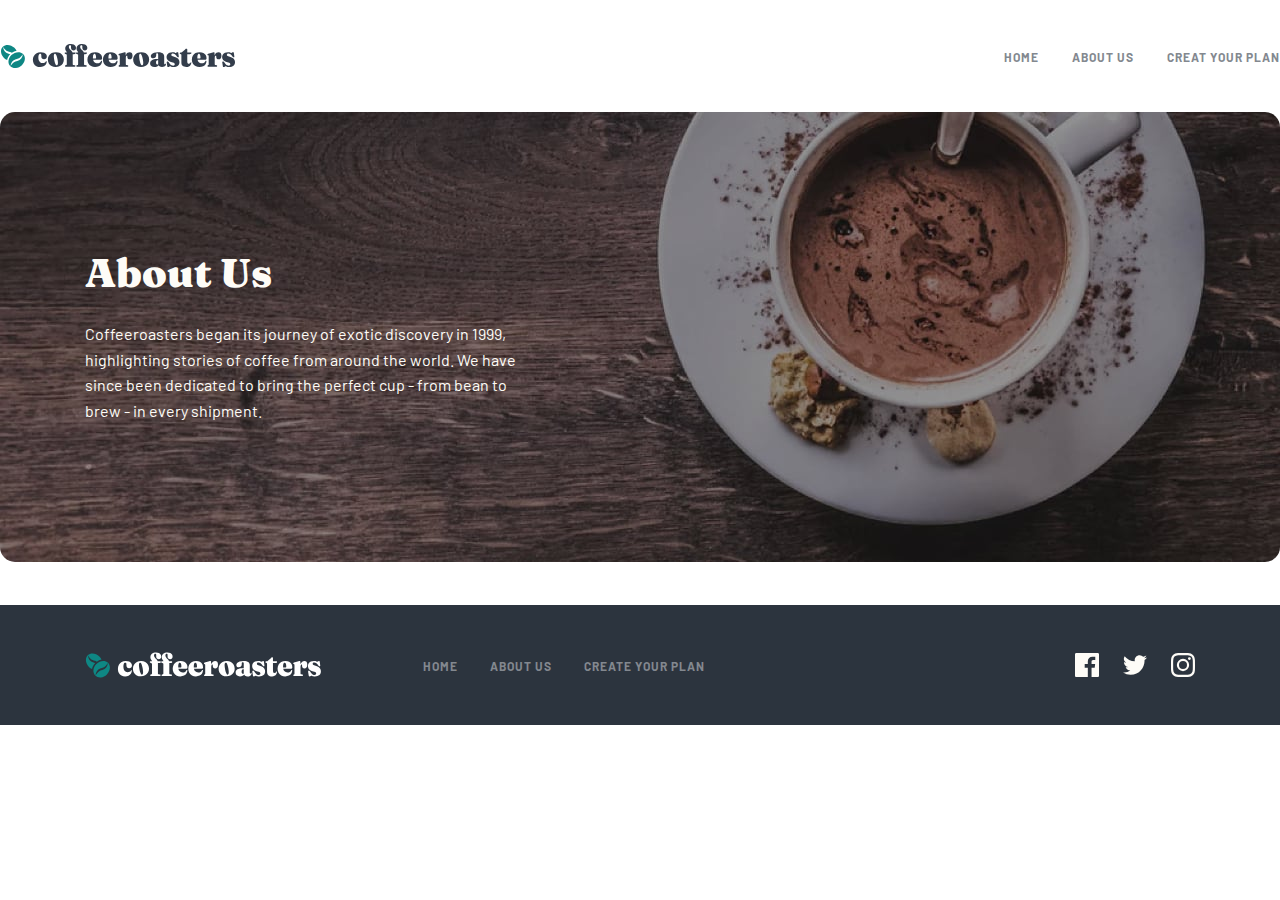
==== pages/about.html @ 97ef67ef "Cofferoasters-Projects" ====
<!DOCTYPE html>
<html lang="en">

<head>
    <meta charset="UTF-8" />
    <meta name="viewport" content="width=device-width, initial-scale=1.0" />
    <title>Cofferoasters | About</title>
    <link rel="stylesheet" href="../css/style.css" />
</head>

<body>
    <header class="header">
        <div class="header__container container">
            <a class="site-logo" href="../index.html"><img class="site-logo__image" src="../images/shared/desktop/logo.svg" alt="Cofferoasters" width="236" height="26" /></a>
            <nav class="sitenav">
                <ul class="sitenav__list">
                    <li class="sitenav__item">
                        <a class="sitenav__link" href="../index.html">home</a>
                    </li>
                    <li class="sitenav__item">
                        <a class="sitenav__link" href="../pages/about.html">about us</a>
                    </li>
                    <li class="sitenav__item">
                        <a class="sitenav__link" href="../pages/plan.html">creat your plan</a
              >
            </li>
          </ul>
        </nav>
        <button class="navbar-toggle">
          <img
            class="navbar-toggle__image"
            src="../images/shared/mobile/icon-hamburger.svg"
            alt="Cofferoasters"
            width="16"
            height="16"
          />
        </button>
      </div>
      <div class="about-container container">
        <div class="about-article">
          <h1>About Us</h1>
          <p>
            Coffeeroasters began its journey of exotic discovery in 1999,
            highlighting stories of coffee from around the world. We have since
            been dedicated to bring the perfect cup - from bean to brew - in
            every shipment.
          </p>
        </div>
      </div>
    </header>
    <footer class="footer">
      <div class="footer-container container">
        <div class="footer-menu">
          <a class="footer-logo" href="../index.html"
            ><img
              src="../images/shared/desktop/Group 5.svg"
              alt="Cofferoasters"
              width="236"
              height="26"
          /></a>
                        <nav class="footernav">
                            <ul class="footernav_list">
                                <li class="footernav__item">
                                    <a class="footernav__link" href="../index.html">HOME</a>
                                </li>
                                <li class="footernav__item">
                                    <a class="footernav__link" href="../pages/about.html">ABOUT US</a
                >
              </li>
              <li class="footernav__item">
                <a class="footernav__link" href="../pages/plan.html"
                  >Create your plan</a
                >
              </li>
            </ul>
          </nav>
        </div>
        <div class="media">
          <a href="#"
            ><img
              src="../images/shared/desktop/icon-facebook.svg"
              alt="facebook"
          /></a>
                                    <a href="#"><img src="../images/shared/desktop/icon-twitter.svg" alt="twitter" /></a>
                                    <a href="#"><img src="../images/shared/desktop/icon-instagram.svg" alt="instagram" /></a>
        </div>
        </div>
        </footer>
</body>

</html>
---- css/style.css ----
*,
*::after,
*::before {
  margin: 0;
  padding: 0;
  box-sizing: border-box;
}

a {
  display: inline-block;
  text-decoration: none;
}

ul,
ol {
  list-style: none;
}

img {
  display: flex;
  -o-object-fit: cover;
     object-fit: cover;
}

html {
  font-size: 62.5%;
  height: 100%;
}

main {
  flex-grow: 1;
}

body {
  display: flex;
  flex-direction: column;
  font-family: "Barlow", sans-serif;
  font-size: 1.6rem;
  line-height: 1.6rem;
}

.container {
  width: 100%;
  max-width: 128rem;
  margin: 0 auto;
}

@font-face {
  font-display: swap;
  font-family: "Fraunces";
  font-style: normal;
  font-weight: 900;
  src: url("../fonts/fraunces-v31-latin-900.woff2") format("woff2");
}
@font-face {
  font-display: swap;
  font-family: "Barlow";
  font-style: normal;
  font-weight: 400;
  src: url("../fonts/barlow-v12-latin-regular.woff2") format("woff2");
}
@font-face {
  font-display: swap;
  font-family: "Barlow";
  font-style: normal;
  font-weight: 700;
  src: url("../fonts/barlow-v12-latin-700.woff2") format("woff2");
}
.hero-btn {
  border-radius: 0.6rem;
  padding: 1.5rem 0;
  font-weight: 900;
  color: #fefcf7;
  font-size: 1.8rem;
  background-color: #0e8784;
  font-family: "Fraunces", cursive;
  transition: 0.3s;
}
.hero-btn:hover {
  background-color: #66d2cf;
}

.hero-btn {
  padding-left: 3.1rem;
  padding-right: 3.1rem;
}

.footer-container {
  background-color: #2c343e;
  display: flex;
  align-items: center;
  justify-content: space-between;
  padding: 4.7rem 8.5rem;
}

.footer-menu {
  display: flex;
  align-items: center;
  gap: 10.2rem;
}

.footernav_list {
  display: flex;
  align-items: center;
  gap: 3.2rem;
}

.footernav__link {
  font-family: "Barlow", sans-serif;
  font-size: 1.2rem;
  line-height: 1.25;
  font-weight: 700;
  color: #83888f;
  text-transform: uppercase;
  letter-spacing: 0.1rem;
}
.footernav__link:hover {
  color: rgb(83, 83, 83);
}

.media {
  display: flex;
  align-items: center;
  gap: 2.4rem;
}

.media a:hover {
  background-color: pink;
}

@media screen and (max-width: 768px) {
  .footer-container {
    flex-direction: column;
    align-items: center;
    gap: 6.5rem;
    padding: 5.4rem 19rem 5.4rem 21.5rem;
  }
  .footer-menu {
    flex-direction: column;
    align-items: center;
    gap: 3.4rem;
  }
}
@media screen and (max-width: 400px) {
  .footer-container {
    padding: 5.4rem 5.5rem;
  }
  .footernav_list {
    flex-direction: column;
    gap: 1.4rem;
  }
}
.header {
  padding: 4.3rem 0;
}

.header__container {
  display: flex;
  align-items: center;
  justify-content: space-between;
}

.sitenav__list {
  display: flex;
  gap: 3.3rem;
}

.sitenav__link {
  font-family: "Barlow", sans-serif;
  font-size: 1.2rem;
  font-weight: bold;
  color: #83888f;
  text-transform: uppercase;
  letter-spacing: 0.1rem;
}
.sitenav__link:hover {
  color: #333d4b;
}

.hero-container {
  margin-top: 4.3rem;
}

.navbar-toggle {
  display: none;
}

@media screen and (max-width: 768px) {
  .header {
    padding: 4rem 5.3rem;
  }
}
@media screen and (max-width: 400px) {
  .header {
    padding: 3.2rem 4rem;
  }
  .site-logo__image {
    width: 16.3rem;
    height: 1.8rem;
  }
  .sitenav {
    display: none;
  }
  .navbar-toggle {
    display: block;
    background-color: transparent;
    border: 0;
    cursor: pointer;
  }
}
.about-container {
  background-image: url(.../images/about/desktop/image-hero-whitecup.jpg);
}

.hero-container {
  margin-top: 4.3rem;
  background-image: url(../images/home/desktop/image-hero-coffeepress.jpg);
  background-position: center;
  background-repeat: no-repeat;
  background-size: cover;
  height: 60rem;
  border-radius: 1.5rem;
}

.hero-article {
  padding-top: 11.7rem;
  padding-left: 8.5rem;
}

.hero-article h1 {
  font-family: "Fraunces", cursive;
  font-size: 7.2rem;
  font-weight: 900;
  line-height: 1;
  color: #fefcf7;
  width: 49.3rem;
  margin-bottom: 3.2rem;
}

.hero-article p {
  font-family: "Barlow", sans-serif;
  font-size: 1.6rem;
  font-weight: 400;
  line-height: 1.6;
  color: #fefcf7;
  width: 44.5rem;
  margin-bottom: 3.2rem;
}

.about-container {
  background-image: url(../images/about/desktop/image-hero-whitecup.jpg);
  background-position: center;
  background-size: cover;
  background-repeat: no-repeat;
  height: 45rem;
  border-radius: 1.5rem;
  margin-top: 4.3rem;
}

.about-article {
  padding-top: 13.7rem;
  padding-left: 8.5rem;
}

.about-article h1 {
  font-family: "Fraunces", cursive;
  font-size: 4rem;
  font-weight: 900;
  line-height: 1.2;
  color: #fefcf7;
  margin-bottom: 2.4rem;
}

.about-article p {
  font-family: "Barlow", sans-serif;
  font-size: 1.6rem;
  font-weight: 400;
  line-height: 1.6;
  color: #fefcf7;
  width: 44.5rem;
}

.plan-container {
  margin-top: 4.3rem;
  background-image: url(../images/plan/desktop/image-hero-blackcup.jpg);
  background-position: center;
  background-repeat: no-repeat;
  background-size: cover;
  height: 45rem;
  border-radius: 1.5rem;
}

.plan-article {
  padding-top: 13.4rem;
  padding-left: 8.5rem;
}

.plan-article h1 {
  font-family: "Fraunces", cursive;
  font-size: 7.2rem;
  font-weight: 900;
  line-height: 1;
  color: #fefcf7;
  margin-bottom: 3.2rem;
}

.plan-article p {
  font-family: "Barlow", sans-serif;
  font-size: 1.6rem;
  font-weight: 400;
  line-height: 1.6;
  color: #fefcf7;
  width: 40rem;
}

@media screen and (max-width: 768px) {
  .hero-container {
    margin-top: 5.3rem;
    background-image: url(../images/home/tablet/image-hero-coffeepress.jpg);
    background-position: center;
    background-repeat: no-repeat;
    background-size: cover;
    height: 50rem;
    border-radius: 1.5rem;
  }
  .hero-article {
    padding-top: 10.4rem;
    padding-left: 5.8rem;
  }
  .hero-article h1 {
    font-size: 4.8rem;
    line-height: 1;
    width: 32.9rem;
    margin-bottom: 2.4rem;
  }
  .hero-article p {
    font-size: 1.5rem;
    line-height: 1.6;
    width: 39.8rem;
    margin-bottom: 4rem;
  }
  .about-container {
    background-image: url(../images/about/tablet/image-hero-whitecup.jpg);
    background-position: center;
    background-size: cover;
    background-repeat: no-repeat;
    border-radius: 1.5rem;
    margin-top: 5.3rem;
  }
  .about-article {
    padding-top: 11.8rem;
    padding-left: 5.8rem;
  }
  .about-article h1 {
    font-size: 3.2rem;
    line-height: 1.25;
    margin-bottom: 2.4rem;
  }
  .about-article p {
    font-size: 1.5rem;
    line-height: 1.6;
    width: 39.8rem;
  }
  .plan-container {
    background-image: url(../images/plan/tablet/image-hero-blackcup.jpg);
    margin-top: 5.3rem;
    height: 40rem;
  }
  .plan-article {
    padding-top: 12.7rem;
    padding-left: 5.8rem;
  }
  .plan-article h1 {
    font-size: 4.8rem;
    line-height: 1;
  }
  .plan-article p {
    font-size: 1.5rem;
    line-height: 1.66;
    width: 39.8rem;
  }
}
@media screen and (max-width: 400px) {
  .hero-container {
    margin-top: 4rem;
    background-image: url(../images/home/mobile/image-hero-coffeepress.jpg);
    background-position: center;
    background-repeat: no-repeat;
    background-size: cover;
    height: 50rem;
    border-radius: 1.5rem;
  }
  .hero-article {
    padding: 10rem 2.4rem;
    text-align: center;
  }
  .hero-article h1 {
    font-family: "Fraunces", cursive;
    font-size: 4rem;
    font-weight: 900;
    line-height: 1;
    color: #fefcf7;
    width: 27.9rem;
    margin-bottom: 2.4rem;
  }
  .hero-article p {
    font-family: "Barlow", sans-serif;
    font-size: 1.5rem;
    font-weight: 400;
    line-height: 1.6;
    color: #fefcf7;
    width: 27.9rem;
    margin-bottom: 4rem;
  }
  .about-container {
    background-image: url(../images/about/mobile/image-hero-whitecup.jpg);
    background-position: center;
    background-size: cover;
    background-repeat: no-repeat;
    border-radius: 1.5rem;
    margin-top: 4rem;
  }
  .about-article {
    padding: 11.1rem 2.4rem;
    text-align: center;
    width: 27.9rem;
  }
  .about-article h1 {
    font-size: 2.8rem;
    line-height: 1;
  }
  .about-article p {
    font-size: 1.5rem;
    line-height: 1.6;
    width: 27.9rem;
  }
  .plan-container {
    background-image: url(../images/plan/mobile/image-hero-blackcup.jpg);
    margin-top: 4rem;
    height: 40rem;
  }
  .plan-article {
    padding: 10rem 0;
    text-align: center;
  }
  .plan-article h1 {
    font-size: 4rem;
    line-height: 1;
  }
  .plan-article p {
    text-align: center;
    padding-left: 2.4rem;
    font-size: 1.5rem;
    line-height: 1.6;
    width: 27.9rem;
  }
}/*# sourceMappingURL=style.css.map */
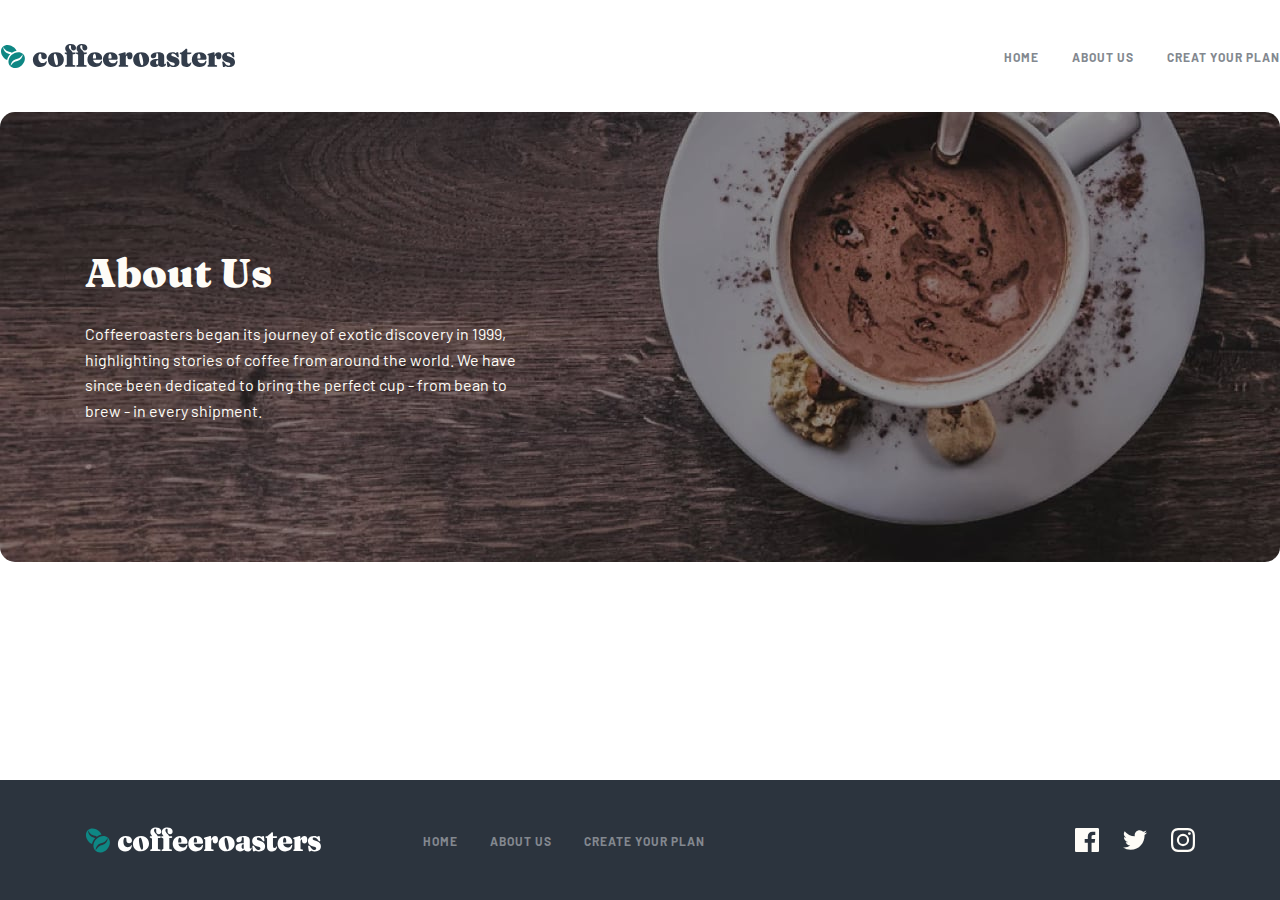
==== commit 8d7bd6e2: "cofferoasters-project" ====
--- a/pages/about.html
+++ b/pages/about.html
@@ -1,27 +1,34 @@
 <!DOCTYPE html>
 <html lang="en">
-
-<head>
+  <head>
     <meta charset="UTF-8" />
     <meta name="viewport" content="width=device-width, initial-scale=1.0" />
     <title>Cofferoasters | About</title>
     <link rel="stylesheet" href="../css/style.css" />
-</head>
+  </head>
 
-<body>
+  <body>
     <header class="header">
-        <div class="header__container container">
-            <a class="site-logo" href="../index.html"><img class="site-logo__image" src="../images/shared/desktop/logo.svg" alt="Cofferoasters" width="236" height="26" /></a>
-            <nav class="sitenav">
-                <ul class="sitenav__list">
-                    <li class="sitenav__item">
-                        <a class="sitenav__link" href="../index.html">home</a>
-                    </li>
-                    <li class="sitenav__item">
-                        <a class="sitenav__link" href="../pages/about.html">about us</a>
-                    </li>
-                    <li class="sitenav__item">
-                        <a class="sitenav__link" href="../pages/plan.html">creat your plan</a
+      <div class="header__container container">
+        <a class="site-logo" href="../index.html"
+          ><img
+            class="site-logo__image"
+            src="../images/shared/desktop/logo.svg"
+            alt="Cofferoasters"
+            width="236"
+            height="26"
+        /></a>
+        <nav class="sitenav">
+          <ul class="sitenav__list">
+            <li class="sitenav__item">
+              <a class="sitenav__link" href="../index.html">home</a>
+            </li>
+            <li class="sitenav__item">
+              <a class="sitenav__link" href="../pages/about.html">about us</a>
+            </li>
+            <li class="sitenav__item">
+              <a class="sitenav__link" href="../pages/plan.html"
+                >creat your plan</a
               >
             </li>
           </ul>
@@ -48,6 +55,7 @@
         </div>
       </div>
     </header>
+    <main></main>
     <footer class="footer">
       <div class="footer-container container">
         <div class="footer-menu">
@@ -58,13 +66,14 @@
               width="236"
               height="26"
           /></a>
-                        <nav class="footernav">
-                            <ul class="footernav_list">
-                                <li class="footernav__item">
-                                    <a class="footernav__link" href="../index.html">HOME</a>
-                                </li>
-                                <li class="footernav__item">
-                                    <a class="footernav__link" href="../pages/about.html">ABOUT US</a
+          <nav class="footernav">
+            <ul class="footernav_list">
+              <li class="footernav__item">
+                <a class="footernav__link" href="../index.html">HOME</a>
+              </li>
+              <li class="footernav__item">
+                <a class="footernav__link" href="../pages/about.html"
+                  >ABOUT US</a
                 >
               </li>
               <li class="footernav__item">
@@ -81,11 +90,16 @@
               src="../images/shared/desktop/icon-facebook.svg"
               alt="facebook"
           /></a>
-                                    <a href="#"><img src="../images/shared/desktop/icon-twitter.svg" alt="twitter" /></a>
-                                    <a href="#"><img src="../images/shared/desktop/icon-instagram.svg" alt="instagram" /></a>
+          <a href="#"
+            ><img src="../images/shared/desktop/icon-twitter.svg" alt="twitter"
+          /></a>
+          <a href="#"
+            ><img
+              src="../images/shared/desktop/icon-instagram.svg"
+              alt="instagram"
+          /></a>
         </div>
-        </div>
-        </footer>
-</body>
-
-</html>+      </div>
+    </footer>
+  </body>
+</html>
--- a/css/style.css
+++ b/css/style.css
@@ -27,16 +27,18 @@
   height: 100%;
 }
 
+body {
+  display: flex;
+  flex-direction: column;
+  height: 100%;
+  font-family: "Barlow", sans-serif;
+  font-weight: 400;
+  font-size: 1.6rem;
+  line-height: 1.6;
+}
+
 main {
   flex-grow: 1;
-}
-
-body {
-  display: flex;
-  flex-direction: column;
-  font-family: "Barlow", sans-serif;
-  font-size: 1.6rem;
-  line-height: 1.6rem;
 }
 
 .container {
@@ -177,10 +179,6 @@
   color: #333d4b;
 }
 
-.hero-container {
-  margin-top: 4.3rem;
-}
-
 .navbar-toggle {
   display: none;
 }
@@ -208,10 +206,6 @@
     cursor: pointer;
   }
 }
-.about-container {
-  background-image: url(.../images/about/desktop/image-hero-whitecup.jpg);
-}
-
 .hero-container {
   margin-top: 4.3rem;
   background-image: url(../images/home/desktop/image-hero-coffeepress.jpg);
@@ -247,70 +241,176 @@
   margin-bottom: 3.2rem;
 }
 
-.about-container {
-  background-image: url(../images/about/desktop/image-hero-whitecup.jpg);
-  background-position: center;
-  background-size: cover;
-  background-repeat: no-repeat;
-  height: 45rem;
-  border-radius: 1.5rem;
-  margin-top: 4.3rem;
-}
-
-.about-article {
-  padding-top: 13.7rem;
-  padding-left: 8.5rem;
-}
-
-.about-article h1 {
-  font-family: "Fraunces", cursive;
-  font-size: 4rem;
-  font-weight: 900;
-  line-height: 1.2;
-  color: #fefcf7;
-  margin-bottom: 2.4rem;
-}
-
-.about-article p {
-  font-family: "Barlow", sans-serif;
+.collection__container {
+  padding: 3.7rem 8.5rem;
+}
+
+.collection__article {
+  display: grid;
+  grid-template-columns: repeat(auto-fit, minmax(255px, 1fr));
+  gap: 3rem;
+}
+
+.colection__card {
+  text-align: center;
+  color: #333d4b;
+}
+
+.collection__card__title {
+  margin-top: 7rem;
+  font-family: "Fraunces", cursive;
+  font-size: 2.4rem;
+  font-weight: 900;
+  line-height: 1.3;
+}
+
+.collection__card__description {
   font-size: 1.6rem;
-  font-weight: 400;
-  line-height: 1.6;
-  color: #fefcf7;
-  width: 44.5rem;
-}
-
-.plan-container {
-  margin-top: 4.3rem;
-  background-image: url(../images/plan/desktop/image-hero-blackcup.jpg);
+  line-height: 1.6rem;
+  margin-top: 2.4rem;
+}
+
+.why__container {
+  margin-top: 20rem;
+  background-image: url(../images/plan/desktop/bg-steps.png);
+  background-color: #333d4b;
   background-position: center;
   background-repeat: no-repeat;
   background-size: cover;
-  height: 45rem;
-  border-radius: 1.5rem;
-}
-
-.plan-article {
-  padding-top: 13.4rem;
+  border-radius: 1rem;
+  height: 57.7rem;
+}
+
+.why__article {
+  text-align: center;
+  color: #fefcf7;
+  padding-left: 37rem;
+  padding-right: 37rem;
+  padding-top: 10rem;
+}
+
+.why__article__title {
+  font-family: "Fraunces", cursive;
+  font-weight: 900;
+  font-size: 4rem;
+  line-height: 1.2;
+  margin-bottom: 3.2rem;
+}
+
+.why__article__description {
+  font-weight: 400;
+  font-size: 1.6rem;
+  line-height: 1.6;
+  opacity: 0.8;
+}
+
+.why__quality {
+  display: grid;
+  grid-template-columns: repeat(auto-fit, minmax(350px, 1fr));
+  gap: 3rem;
   padding-left: 8.5rem;
-}
-
-.plan-article h1 {
-  font-family: "Fraunces", cursive;
+  padding-right: 8.5rem;
+  margin-top: 8.6rem;
+}
+
+.why__quality__card {
+  background-color: #0e8784;
+  color: #fefcf7;
+  display: flex;
+  align-items: center;
+  flex-direction: column;
+  text-align: center;
+  padding: 7.2rem 4.8rem 4.8rem 4.8rem;
+  border-radius: 1rem;
+}
+
+.why__quality__img_fix {
+  -o-object-fit: contain;
+     object-fit: contain;
+}
+
+.why__quality__title {
+  font-family: "Fraunces", cursive;
+  font-weight: 900;
+  font-size: 2.4rem;
+  line-height: 1.3;
+  margin-top: 5.6rem;
+}
+
+.why__quality__description {
+  font-weight: 400;
+  margin-top: 2.4rem;
+}
+
+.how-works__container {
+  margin-top: 35.1rem;
+  padding-left: 8.5rem;
+  padding-right: 15rem;
+}
+
+.how-works__container__article {
+  font-size: 2.4rem;
+  line-height: 1.3;
+  font-weight: 900;
+  font-family: "Fraunces", cursive;
+  color: #83888f;
+}
+
+.how-works__box {
+  margin-top: 8rem;
+}
+
+.how-works__box__line {
+  max-width: 104.5rem;
+  width: 75%;
+  display: flex;
+  justify-content: space-between;
+  align-items: center;
+  height: 2px;
+  background-color: #fdd6ba;
+}
+
+.how-works__box__line span {
+  display: inline-block;
+  width: 31px;
+  height: 31px;
+  background-color: #fff;
+  border: 2px solid #0e8784;
+  border-radius: 50%;
+}
+
+.how-works__infobox {
+  margin-top: 8.25rem;
+  display: grid;
+  grid-template-columns: repeat(auto-fit, minmax(285px, 1fr));
+  gap: 9.5rem;
+}
+
+.how-works__card__number {
+  font-family: "Fraunces", cursive;
+  font-weight: 900;
   font-size: 7.2rem;
-  font-weight: 900;
   line-height: 1;
-  color: #fefcf7;
-  margin-bottom: 3.2rem;
-}
-
-.plan-article p {
-  font-family: "Barlow", sans-serif;
-  font-size: 1.6rem;
-  font-weight: 400;
-  line-height: 1.6;
-  color: #fefcf7;
-  width: 40rem;
+  color: #fdd6ba;
+}
+
+.how-works__card__article {
+  margin-top: 3.2rem;
+  font-family: "Fraunces", cursive;
+  font-weight: 900;
+  font-size: 3.2rem;
+  line-height: 1.125;
+  color: #333d4b;
+  width: 25.5rem;
+}
+
+.how-works__card__description {
+  margin-top: 4.2rem;
+}
+
+.how-works__btn {
+  margin-top: 6.4rem;
+  margin-bottom: 20rem;
 }
 
 @media screen and (max-width: 768px) {
@@ -339,45 +439,71 @@
     width: 39.8rem;
     margin-bottom: 4rem;
   }
-  .about-container {
-    background-image: url(../images/about/tablet/image-hero-whitecup.jpg);
-    background-position: center;
-    background-size: cover;
-    background-repeat: no-repeat;
-    border-radius: 1.5rem;
-    margin-top: 5.3rem;
-  }
-  .about-article {
-    padding-top: 11.8rem;
+  .collection__container {
+    margin-top: 14.4rem;
+    padding-left: 4rem;
+    padding-right: 4rem;
+  }
+  .collection__article {
+    display: grid;
+    grid-template-columns: 1fr;
+    gap: 3.2rem;
+  }
+  .colection__card {
+    text-align: start;
+    max-width: 57.3rem;
+    display: flex;
+    align-items: center;
+    justify-content: space-between;
+  }
+  .collection__card__title {
+    margin-top: 0;
+  }
+  .collection__card__description {
+    margin-top: 2.4rem;
+    max-width: 28.2rem;
+  }
+  .why__article {
+    padding-left: 7.4rem;
+    padding-right: 7.4rem;
+    padding-top: 5.6rem;
+  }
+  .why__quality {
     padding-left: 5.8rem;
-  }
-  .about-article h1 {
-    font-size: 3.2rem;
-    line-height: 1.25;
-    margin-bottom: 2.4rem;
-  }
-  .about-article p {
-    font-size: 1.5rem;
-    line-height: 1.6;
-    width: 39.8rem;
-  }
-  .plan-container {
-    background-image: url(../images/plan/tablet/image-hero-blackcup.jpg);
-    margin-top: 5.3rem;
-    height: 40rem;
-  }
-  .plan-article {
-    padding-top: 12.7rem;
-    padding-left: 5.8rem;
-  }
-  .plan-article h1 {
-    font-size: 4.8rem;
-    line-height: 1;
-  }
-  .plan-article p {
-    font-size: 1.5rem;
-    line-height: 1.66;
-    width: 39.8rem;
+    padding-right: 5.8rem;
+    margin-top: 7rem;
+  }
+  .why__quality__card {
+    flex-direction: row;
+    gap: 5.5rem;
+    padding: 4.1rem 4.8rem 4.1rem 7rem;
+    text-align: start;
+  }
+  .why__quality__title {
+    margin-top: 0;
+  }
+  .why__quality__description {
+    margin-top: 1.6rem;
+  }
+  .how-works__box {
+    margin-top: 4rem;
+  }
+  .how-works__container {
+    margin-top: 43.4rem;
+    padding: 0 1.5rem;
+  }
+  .how-works__infobox {
+    margin-top: 4.8rem;
+    grid-template-columns: repeat(auto-fit, minmax(223px, 1fr));
+    gap: 0.5rem;
+  }
+  .how-works__card__article {
+    margin-top: 4.2rem;
+    width: 22.3rem;
+  }
+  .how-works__card__description {
+    width: 22.3rem;
+    margin-top: 3.8rem;
   }
 }
 @media screen and (max-width: 400px) {
@@ -391,7 +517,7 @@
     border-radius: 1.5rem;
   }
   .hero-article {
-    padding: 10rem 2.4rem;
+    padding: 10rem 1.4rem;
     text-align: center;
   }
   .hero-article h1 {
@@ -412,6 +538,148 @@
     width: 27.9rem;
     margin-bottom: 4rem;
   }
+  .collection__container {
+    padding: 0;
+    margin-top: 12rem;
+  }
+  .colection__card {
+    text-align: center;
+    color: #333d4b;
+    max-width: 57.3rem;
+    display: flex;
+    flex-direction: column;
+  }
+  .collection__article {
+    gap: 4.8rem;
+  }
+  .collection__card__title {
+    margin-top: 0;
+  }
+  .collection__card__description {
+    margin-top: 2.4rem;
+    max-width: 28.2rem;
+    font-size: 1.5rem;
+    line-height: 1.6;
+  }
+  .why__container {
+    height: 90.2rem;
+  }
+  .why__article {
+    padding-left: 2.4rem;
+    padding-right: 2.4rem;
+    padding-top: 6.4rem;
+  }
+  .why__article__title {
+    font-size: 2.8rem;
+    line-height: 1;
+    margin-bottom: 2.4rem;
+  }
+  .why__article__description {
+    font-size: 1.5rem;
+    line-height: 1.66;
+  }
+  .why__quality {
+    grid-template-columns: 1fr;
+    gap: 2.4rem;
+  }
+  .why__quality__card {
+    flex-direction: column;
+    padding: 7.2rem 1.2rem 5.1rem 1.2rem;
+    text-align: center;
+  }
+  .why__quality {
+    padding-left: 2.4rem;
+    padding-right: 2.4rem;
+    margin-top: 6.4rem;
+  }
+  .how-works__box__line {
+    display: none;
+  }
+  .how-works__box {
+    margin-top: 8rem;
+  }
+  .how-works__container {
+    display: flex;
+    align-items: center;
+    flex-direction: column;
+    margin-top: 71.7rem;
+    padding: 0 1.5rem;
+  }
+  .how-works__infobox {
+    margin-top: 4.8rem;
+    grid-template-columns: 1fr;
+    gap: 5.6rem;
+  }
+  .how-works__card {
+    text-align: center;
+  }
+  .how-works__card__article {
+    margin-top: 2.4rem;
+    width: 32.7rem;
+  }
+  .how-works__card__description {
+    width: 32.7rem;
+    margin-top: 2.4rem;
+  }
+}
+.about-container {
+  background-image: url(../images/about/desktop/image-hero-whitecup.jpg);
+  background-position: center;
+  background-size: cover;
+  background-repeat: no-repeat;
+  height: 45rem;
+  border-radius: 1.5rem;
+  margin-top: 4.3rem;
+}
+
+.about-article {
+  padding-top: 13.7rem;
+  padding-left: 8.5rem;
+}
+
+.about-article h1 {
+  font-family: "Fraunces", cursive;
+  font-size: 4rem;
+  font-weight: 900;
+  line-height: 1.2;
+  color: #fefcf7;
+  margin-bottom: 2.4rem;
+}
+
+.about-article p {
+  font-family: "Barlow", sans-serif;
+  font-size: 1.6rem;
+  font-weight: 400;
+  line-height: 1.6;
+  color: #fefcf7;
+  width: 44.5rem;
+}
+
+@media screen and (max-width: 768px) {
+  .about-container {
+    background-image: url(../images/about/tablet/image-hero-whitecup.jpg);
+    background-position: center;
+    background-size: cover;
+    background-repeat: no-repeat;
+    border-radius: 1.5rem;
+    margin-top: 5.3rem;
+  }
+  .about-article {
+    padding-top: 11.8rem;
+    padding-left: 5.8rem;
+  }
+  .about-article h1 {
+    font-size: 3.2rem;
+    line-height: 1.25;
+    margin-bottom: 2.4rem;
+  }
+  .about-article p {
+    font-size: 1.5rem;
+    line-height: 1.6;
+    width: 39.8rem;
+  }
+}
+@media screen and (max-width: 400px) {
   .about-container {
     background-image: url(../images/about/mobile/image-hero-whitecup.jpg);
     background-position: center;
@@ -434,6 +702,61 @@
     line-height: 1.6;
     width: 27.9rem;
   }
+}
+.plan-container {
+  margin-top: 4.3rem;
+  background-image: url(../images/plan/desktop/image-hero-blackcup.jpg);
+  background-position: center;
+  background-repeat: no-repeat;
+  background-size: cover;
+  height: 45rem;
+  border-radius: 1.5rem;
+}
+
+.plan-article {
+  padding-top: 13.4rem;
+  padding-left: 8.5rem;
+}
+
+.plan-article h1 {
+  font-family: "Fraunces", cursive;
+  font-size: 7.2rem;
+  font-weight: 900;
+  line-height: 1;
+  color: #fefcf7;
+  margin-bottom: 3.2rem;
+}
+
+.plan-article p {
+  font-family: "Barlow", sans-serif;
+  font-size: 1.6rem;
+  font-weight: 400;
+  line-height: 1.6;
+  color: #fefcf7;
+  max-width: 40rem;
+}
+
+@media screen and (max-width: 768px) {
+  .plan-container {
+    background-image: url(../images/plan/tablet/image-hero-blackcup.jpg);
+    margin-top: 5.3rem;
+    height: 40rem;
+  }
+  .plan-article {
+    padding-top: 12.7rem;
+    padding-left: 5.8rem;
+  }
+  .plan-article h1 {
+    font-size: 4.8rem;
+    line-height: 1;
+  }
+  .plan-article p {
+    font-size: 1.5rem;
+    line-height: 1.66;
+    max-width: 39.8rem;
+  }
+}
+@media screen and (max-width: 400px) {
   .plan-container {
     background-image: url(../images/plan/mobile/image-hero-blackcup.jpg);
     margin-top: 4rem;
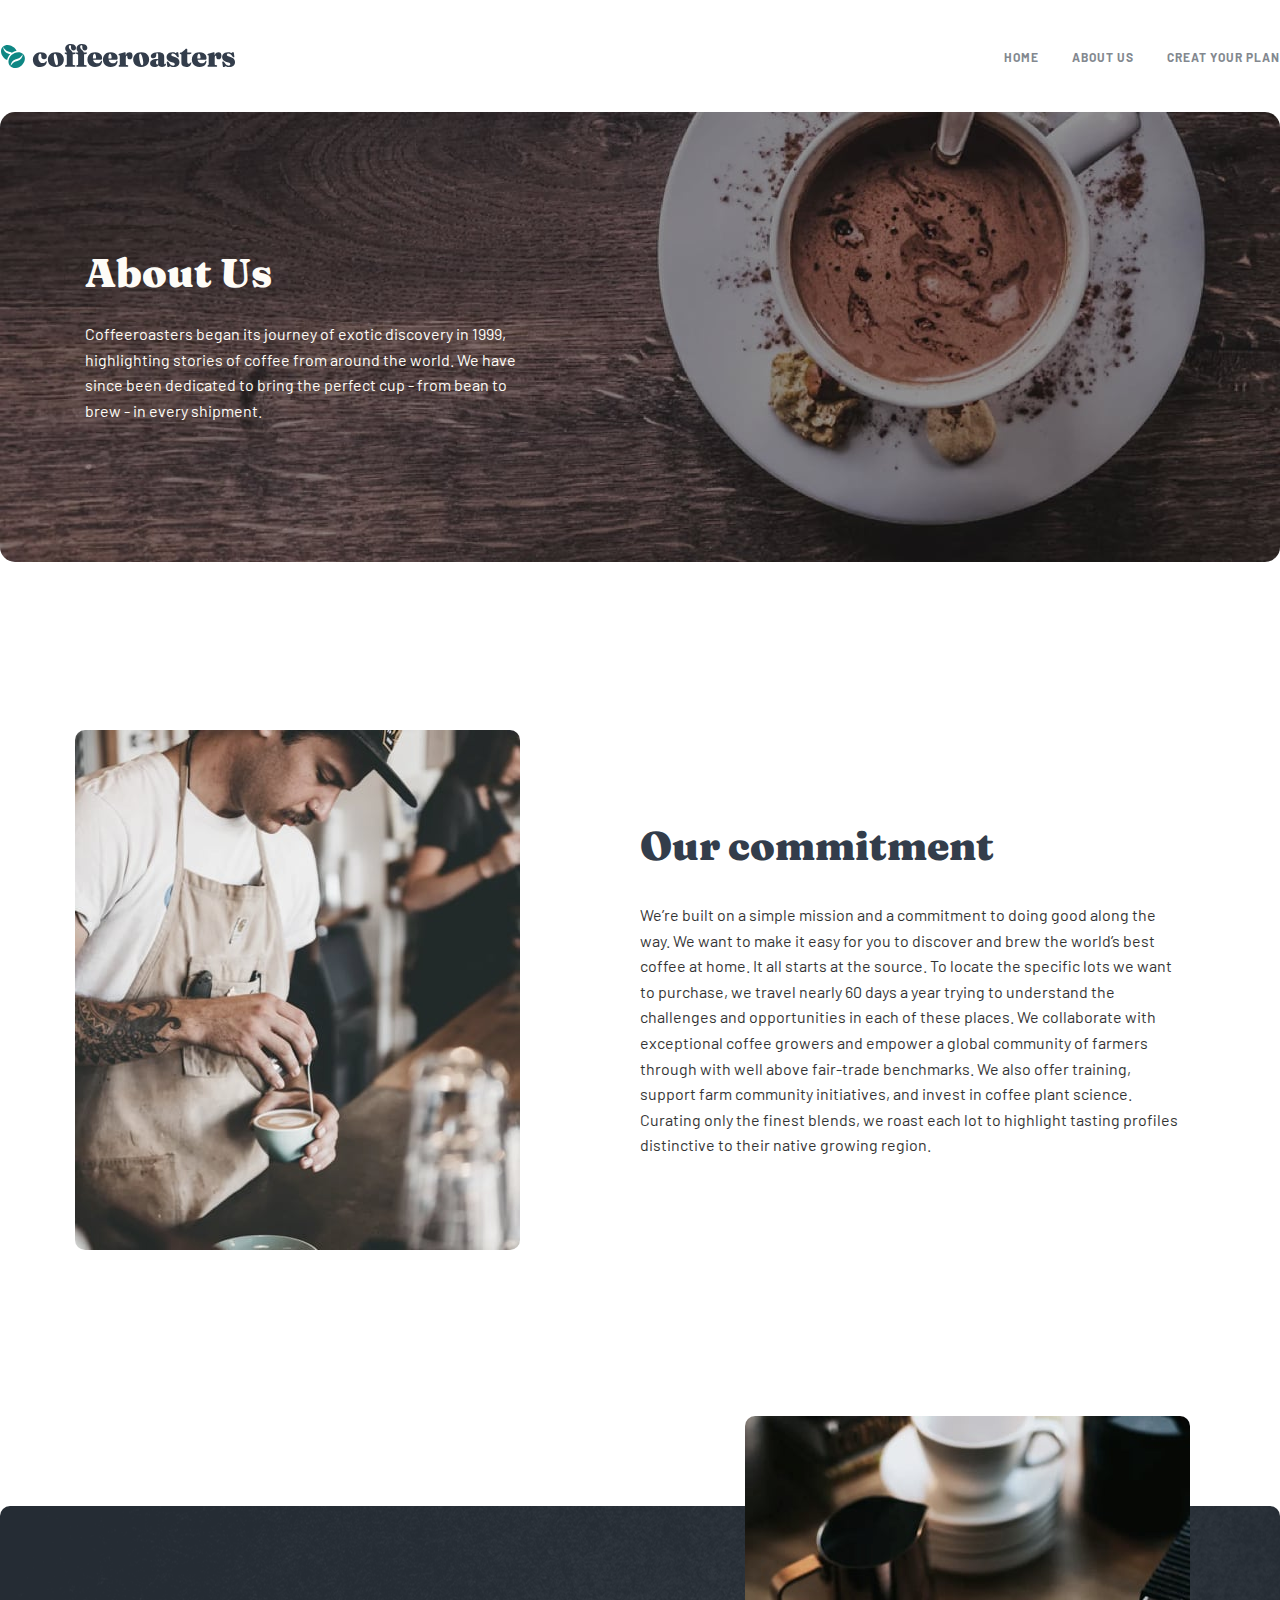
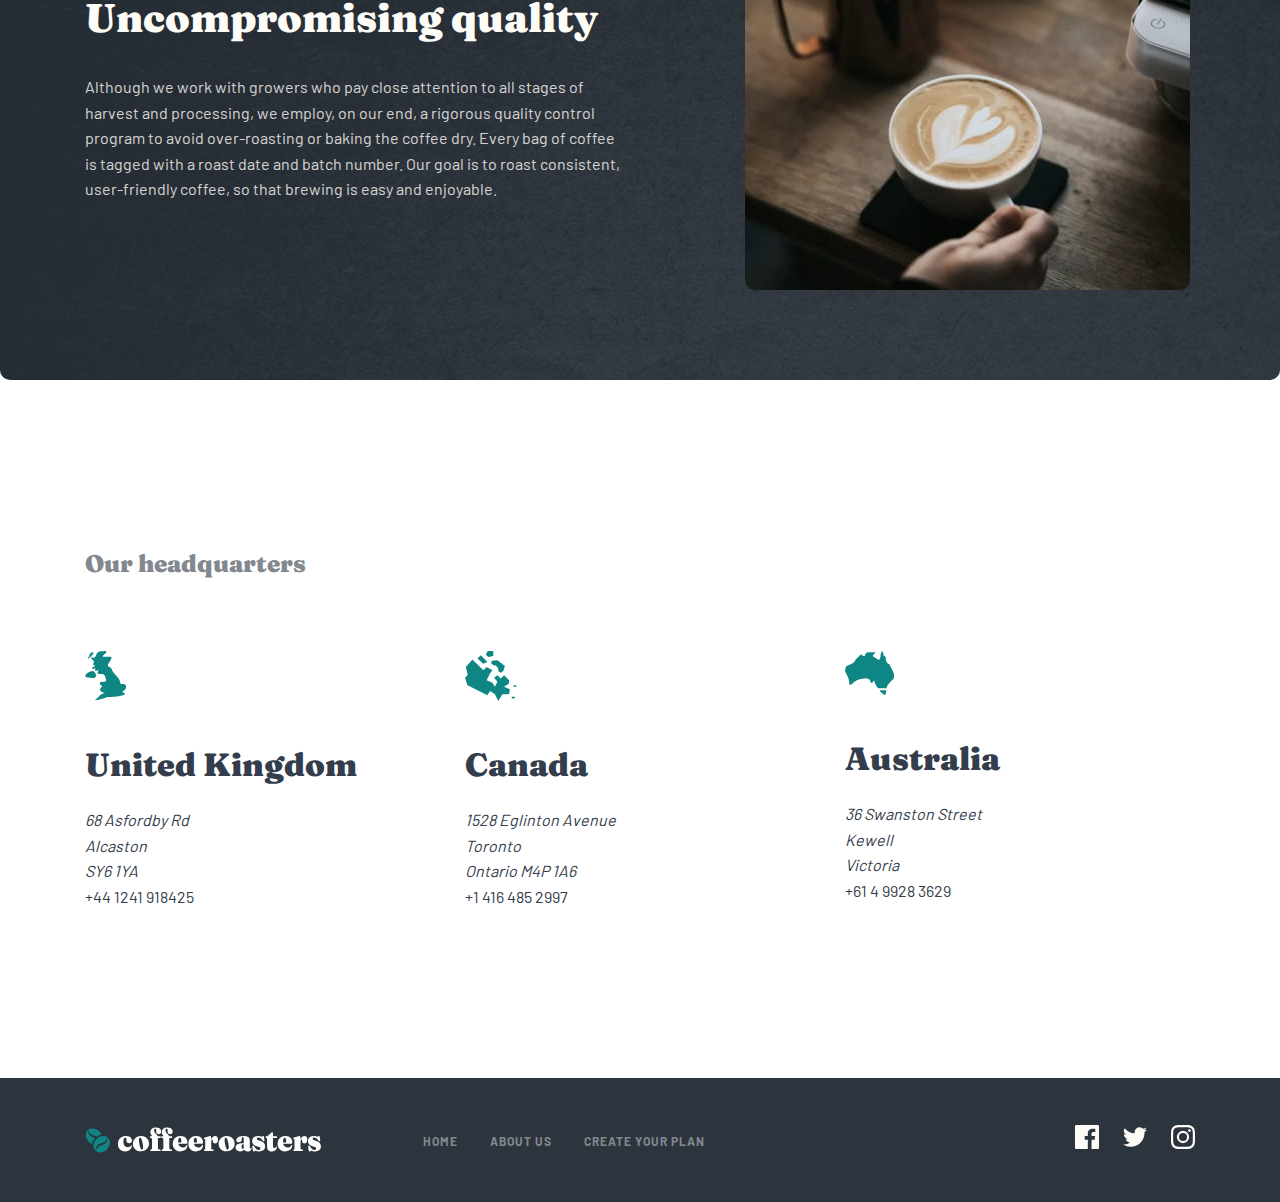
==== commit e6e4fc95: "cofferoasters-project" ====
--- a/pages/about.html
+++ b/pages/about.html
@@ -55,7 +55,119 @@
         </div>
       </div>
     </header>
-    <main></main>
+    <main>
+      <section>
+        <div class="commit__container container">
+          <div class="commit__picture"></div>
+          <div class="commit__article">
+            <h4 class="commit__title">Our commitment</h4>
+            <p class="commit__description">
+              We’re built on a simple mission and a commitment to doing good
+              along the way. We want to make it easy for you to discover and
+              brew the world’s best coffee at home. It all starts at the source.
+              To locate the specific lots we want to purchase, we travel nearly
+              60 days a year trying to understand the challenges and
+              opportunities in each of these places. We collaborate with
+              exceptional coffee growers and empower a global community of
+              farmers through with well above fair-trade benchmarks. We also
+              offer training, support farm community initiatives, and invest in
+              coffee plant science. Curating only the finest blends, we roast
+              each lot to highlight tasting profiles distinctive to their native
+              growing region.
+            </p>
+          </div>
+        </div>
+      </section>
+      <section>
+        <div class="quality__container container">
+          <div class="quality__infobox">
+            <div class="quality__article">
+              <h4 class="quality__title">Uncompromising quality</h4>
+              <p class="quality__description">
+                Although we work with growers who pay close attention to all
+                stages of harvest and processing, we employ, on our end, a
+                rigorous quality control program to avoid over-roasting or
+                baking the coffee dry. Every bag of coffee is tagged with a
+                roast date and batch number. Our goal is to roast consistent,
+                user-friendly coffee, so that brewing is easy and enjoyable.
+              </p>
+            </div>
+            <div class="quality__picture">
+              <picture>
+                <source
+                  media="(max-width: 400px)"
+                  srcset="../images/about/mobile/image-quality.jpg"
+                />
+                <source
+                  media="(max-width: 768px)"
+                  srcset="../images/about/tablet/image-quality.jpg"
+                />
+                <img
+                  class="quality__picture__img"
+                  src="../images/about/desktop/image-quality.jpg"
+                  alt=""
+                />
+              </picture>
+            </div>
+          </div>
+        </div>
+      </section>
+      <section>
+        <div class="location__container container">
+          <h4 class="location__title">Our headquarters</h4>
+          <div class="country__box">
+            <div class="country__card">
+              <img
+                class="country__map"
+                src="../images/about/desktop/illustration-uk.svg"
+                alt=""
+              />
+              <h4 class="country_name">United Kingdom</h4>
+              <address class="country__address">
+                68 Asfordby Rd <br />
+                Alcaston <br />
+                SY6 1YA
+              </address>
+              <a class="country__number" href="tel:44 1241 918425"
+                >+44 1241 918425</a
+              >
+            </div>
+            <div class="country__card">
+              <img
+                class="country__map"
+                src="../images/about/desktop/illustration-canada.svg"
+                alt=""
+              />
+              <h4 class="country_name">Canada</h4>
+              <address class="country__address">
+                1528 Eglinton Avenue <br />
+                Toronto <br />
+                Ontario M4P 1A6
+              </address>
+              <a class="country__number" href="tel:1 416 485 2997"
+                >+1 416 485 2997</a
+              >
+            </div>
+            <div class="country__card">
+              <img
+                class="country__map"
+                src="../images/about/desktop/illustration-australia.svg"
+                alt=""
+              />
+              <h4 class="country_name">Australia</h4>
+              <address class="country__address">
+                36 Swanston Street <br />
+                Kewell <br />
+                Victoria
+              </address>
+              <a class="country__number" href="tel:61 4 9928 3629"
+                >+61 4 9928 3629</a
+              >
+            </div>
+          </div>
+        </div>
+      </section>
+    </main>
     <footer class="footer">
       <div class="footer-container container">
         <div class="footer-menu">
@@ -84,21 +196,52 @@
             </ul>
           </nav>
         </div>
-        <div class="media">
-          <a href="#"
-            ><img
-              src="../images/shared/desktop/icon-facebook.svg"
-              alt="facebook"
-          /></a>
-          <a href="#"
-            ><img src="../images/shared/desktop/icon-twitter.svg" alt="twitter"
-          /></a>
-          <a href="#"
-            ><img
-              src="../images/shared/desktop/icon-instagram.svg"
-              alt="instagram"
-          /></a>
-        </div>
+        <nav>
+          <ul class="media">
+            <li class="media__item">
+              <a class="media__link" href="">
+                <svg
+                  class="media__icon"
+                  xmlns="http://www.w3.org/2000/svg"
+                  width="24"
+                  height="24"
+                >
+                  <path
+                    fill="#FEFCF7"
+                    d="M22.675 0H1.325C.593 0 0 .593 0 1.325v21.351C0 23.407.593 24 1.325 24H12.82v-9.294H9.692v-3.622h3.128V8.413c0-3.1 1.893-4.788 4.659-4.788 1.325 0 2.463.099 2.795.143v3.24l-1.918.001c-1.504 0-1.795.715-1.795 1.763v2.313h3.587l-.467 3.622h-3.12V24h6.116c.73 0 1.323-.593 1.323-1.325V1.325C24 .593 23.407 0 22.675 0z"
+                  />
+                </svg>
+              </a>
+            </li>
+            <li>
+              <a href=""
+                ><svg
+                  class="media__icon"
+                  xmlns="http://www.w3.org/2000/svg"
+                  width="24"
+                  height="20"
+                >
+                  <path
+                    fill="#FEFCF7"
+                    d="M24 2.557a9.83 9.83 0 01-2.828.775A4.932 4.932 0 0023.337.608a9.864 9.864 0 01-3.127 1.195A4.916 4.916 0 0016.616.248c-3.179 0-5.515 2.966-4.797 6.045A13.978 13.978 0 011.671 1.149a4.93 4.93 0 001.523 6.574 4.903 4.903 0 01-2.229-.616c-.054 2.281 1.581 4.415 3.949 4.89a4.935 4.935 0 01-2.224.084 4.928 4.928 0 004.6 3.419A9.9 9.9 0 010 17.54a13.94 13.94 0 007.548 2.212c9.142 0 14.307-7.721 13.995-14.646A10.025 10.025 0 0024 2.557z"
+                  /></svg
+              ></a>
+            </li>
+            <li>
+              <svg
+                class="media__icon"
+                xmlns="http://www.w3.org/2000/svg"
+                width="24"
+                height="24"
+              >
+                <path
+                  fill="#FEFCF7"
+                  d="M12 2.163c3.204 0 3.584.012 4.85.07 3.252.148 4.771 1.691 4.919 4.919.058 1.265.069 1.645.069 4.849 0 3.205-.012 3.584-.069 4.849-.149 3.225-1.664 4.771-4.919 4.919-1.266.058-1.644.07-4.85.07-3.204 0-3.584-.012-4.849-.07-3.26-.149-4.771-1.699-4.919-4.92-.058-1.265-.07-1.644-.07-4.849 0-3.204.013-3.583.07-4.849.149-3.227 1.664-4.771 4.919-4.919 1.266-.057 1.645-.069 4.849-.069zM12 0C8.741 0 8.333.014 7.053.072 2.695.272.273 2.69.073 7.052.014 8.333 0 8.741 0 12c0 3.259.014 3.668.072 4.948.2 4.358 2.618 6.78 6.98 6.98C8.333 23.986 8.741 24 12 24c3.259 0 3.668-.014 4.948-.072 4.354-.2 6.782-2.618 6.979-6.98.059-1.28.073-1.689.073-4.948 0-3.259-.014-3.667-.072-4.947-.196-4.354-2.617-6.78-6.979-6.98C15.668.014 15.259 0 12 0zm0 5.838a6.162 6.162 0 100 12.324 6.162 6.162 0 000-12.324zM12 16a4 4 0 110-8 4 4 0 010 8zm6.406-11.845a1.44 1.44 0 100 2.881 1.44 1.44 0 000-2.881z"
+                />
+              </svg>
+            </li>
+          </ul>
+        </nav>
       </div>
     </footer>
   </body>
--- a/css/style.css
+++ b/css/style.css
@@ -126,8 +126,8 @@
   gap: 2.4rem;
 }
 
-.media a:hover {
-  background-color: pink;
+.media__icon:hover path {
+  fill: #fdd6ba;
 }
 
 @media screen and (max-width: 768px) {
@@ -655,6 +655,126 @@
   width: 44.5rem;
 }
 
+.commit__container {
+  padding-left: 7.5rem;
+  padding-right: 7.5rem;
+  margin-top: 12.5rem;
+  margin-bottom: 20rem;
+  display: flex;
+  align-items: center;
+  gap: 12rem;
+}
+
+.commit__picture {
+  width: 44.5rem;
+  height: 52rem;
+  background-image: url(../images/about/desktop/image-commitment.jpg);
+  background-position: center;
+  background-repeat: no-repeat;
+  background-size: cover;
+  border-radius: 1rem;
+}
+
+.commit__article {
+  width: 54rem;
+}
+
+.commit__title {
+  font-family: "Fraunces", cursive;
+  font-size: 4rem;
+  font-weight: 900;
+  line-height: 1.2;
+  color: #333d4b;
+}
+
+.commit__description {
+  margin-top: 3.2rem;
+  opacity: 0.8;
+}
+
+.quality__container {
+  margin-top: 25.6rem;
+  background-image: url(../images/plan/desktop/bg-steps.png);
+  background-color: #333d4b;
+  background-position: center;
+  background-repeat: no-repeat;
+  background-size: cover;
+  border-radius: 1rem;
+  height: 47.4rem;
+}
+
+.quality__infobox {
+  display: flex;
+  align-items: center;
+  gap: 12rem;
+  padding: 0 8.5rem;
+}
+
+.quality__article {
+  width: 54rem;
+  color: #fefcf7;
+}
+
+.quality__title {
+  font-family: "Fraunces", cursive;
+  font-size: 4rem;
+  font-weight: 900;
+  line-height: 1.2;
+}
+
+.quality__description {
+  margin-top: 3.2rem;
+  opacity: 0.8;
+}
+
+.quality__picture__img {
+  border-radius: 1rem;
+  margin-top: -9rem;
+}
+
+.location__container {
+  margin-top: 16.8rem;
+  padding-left: 8.5rem;
+  padding-right: 15rem;
+}
+
+.location__title {
+  margin-bottom: 7.2rem;
+  font-family: "Fraunces", cursive;
+  font-weight: 900;
+  font-size: 2.4rem;
+  line-height: 1.3;
+  color: #83888f;
+}
+
+.country__box {
+  display: grid;
+  grid-template-columns: repeat(auto-fit, minmax(285px, 1fr));
+  gap: 9.5rem;
+  margin-bottom: 16.8rem;
+}
+
+.country__map {
+  margin-bottom: 4.6rem;
+}
+
+.country_name {
+  margin-bottom: 2.4rem;
+  font-family: "Fraunces", cursive;
+  font-weight: 900;
+  font-size: 3.2rem;
+  line-height: 1.125;
+  color: #333d4b;
+}
+
+.country__address {
+  color: #333d4b;
+}
+
+.country__number {
+  color: #333d4b;
+}
+
 @media screen and (max-width: 768px) {
   .about-container {
     background-image: url(../images/about/tablet/image-hero-whitecup.jpg);
@@ -678,6 +798,81 @@
     line-height: 1.6;
     width: 39.8rem;
   }
+  .commit__container {
+    padding-left: 6rem;
+    padding-right: 6rem;
+    margin-top: 14.4rem;
+    gap: 1.9rem;
+  }
+  .commit__picture {
+    width: 28.1rem;
+    height: 47rem;
+    background-image: url(../images/about/tablet/image-commitment.jpg);
+    background-position: center;
+    background-repeat: no-repeat;
+    background-size: cover;
+    border-radius: 1rem;
+  }
+  .commit__article {
+    width: 33.9rem;
+  }
+  .commit__title {
+    font-size: 3rem;
+  }
+  .commit__description {
+    font-size: 1.5rem;
+    line-height: 1.4;
+    margin-top: 3rem;
+    opacity: 0.8;
+  }
+  .quality__infobox {
+    display: flex;
+    flex-wrap: wrap-reverse;
+    align-items: center;
+    gap: 6.4rem;
+    padding: 0 8.8rem;
+  }
+  .quality__picture__img {
+    margin-top: -17rem;
+  }
+  .quality__article {
+    margin-left: 2rem;
+    text-align: center;
+  }
+  .quality__title {
+    font-size: 3.2rem;
+    line-height: 1.5;
+  }
+  .quality__description {
+    font-size: 1.5rem;
+    line-height: 1.6;
+    margin-top: 2.4rem;
+    opacity: 0.8;
+  }
+  .location__container {
+    margin-top: 14.4rem;
+    padding-left: 1rem;
+    padding-right: 1rem;
+  }
+  .country__box {
+    grid-template-columns: repeat(auto-fit, minmax(223px, 1fr));
+    gap: 0.9rem;
+    margin-bottom: 14.4rem;
+  }
+  .country__map {
+    margin-bottom: 4.8rem;
+  }
+  .country_name {
+    margin-bottom: 2.1rem;
+    font-size: 2.4rem;
+    line-height: 1.5;
+  }
+  .country__address {
+    color: #333d4b;
+  }
+  .country__number {
+    color: #333d4b;
+  }
 }
 @media screen and (max-width: 400px) {
   .about-container {
@@ -689,9 +884,12 @@
     margin-top: 4rem;
   }
   .about-article {
-    padding: 11.1rem 2.4rem;
+    padding: 11.1rem 0.4rem 8.7rem 0.4rem;
     text-align: center;
     width: 27.9rem;
+    display: flex;
+    flex-direction: column;
+    align-items: center;
   }
   .about-article h1 {
     font-size: 2.8rem;
@@ -701,6 +899,90 @@
     font-size: 1.5rem;
     line-height: 1.6;
     width: 27.9rem;
+  }
+  .commit__container {
+    padding-left: 2rem;
+    padding-right: 2rem;
+    margin-top: 12rem;
+    flex-direction: column;
+    gap: 4.8rem;
+  }
+  .commit__picture {
+    width: 32.7rem;
+    height: 40rem;
+    background-image: url(../images/about/mobile/image-commitment.jpg);
+    background-position: center;
+    background-repeat: no-repeat;
+    background-size: cover;
+    border-radius: 1rem;
+  }
+  .commit__article {
+    text-align: center;
+    width: 32.7rem;
+  }
+  .quality__container {
+    margin-top: 19.8rem;
+    height: 50.9rem;
+  }
+  .quality__infobox {
+    display: flex;
+    flex-wrap: wrap-reverse;
+    align-items: center;
+    gap: 6.4rem;
+    padding: 0 4rem;
+  }
+  .quality__picture__img {
+    margin-top: -8rem;
+    width: 30rem;
+  }
+  .quality__article {
+    margin-left: 1rem;
+    width: 27.9rem;
+    text-align: center;
+  }
+  .quality__title {
+    font-size: 2.8rem;
+    line-height: 1;
+  }
+  .quality__description {
+    font-size: 1.5rem;
+    line-height: 1.6;
+    margin-top: 2.4rem;
+    opacity: 0.8;
+  }
+  .location__container {
+    margin-top: 14.4rem;
+    padding: 0;
+    display: flex;
+    align-items: center;
+    flex-direction: column;
+  }
+  .country__box {
+    grid-template-columns: 1fr;
+    align-items: center;
+    gap: 8rem;
+    margin-bottom: 12rem;
+    text-align: center;
+  }
+  .country__map {
+    padding-left: 14.2rem;
+    padding-right: 14.2rem;
+    margin-bottom: 4.8rem;
+  }
+  .country_name {
+    margin-bottom: 2.2rem;
+    font-size: 2.4rem;
+    line-height: 1.5;
+  }
+}
+@media screen and (max-width: 390px) {
+  .about-article {
+    padding: 11.1rem 0.1rem 8.7rem 2.8rem;
+  }
+}
+@media screen and (max-width: 375px) {
+  .about-article {
+    padding: 11.1rem 0.4rem 8.7rem 1.8rem;
   }
 }
 .plan-container {
@@ -736,6 +1018,70 @@
   max-width: 40rem;
 }
 
+.pickbox__container {
+  margin-top: 16.8rem;
+  background-image: url(../images/plan/desktop/bg-steps.png);
+  background-color: #333d4b;
+  background-position: center;
+  background-repeat: no-repeat;
+  background-size: cover;
+  border-radius: 1rem;
+}
+
+.pickbox__info {
+  padding: 10rem 15rem 9.9rem 8.5rem;
+}
+
+.pickbox__line {
+  max-width: 104.5rem;
+  width: 75%;
+  display: flex;
+  justify-content: space-between;
+  align-items: center;
+  height: 2px;
+  background-color: #fdd6ba;
+}
+
+.pickbox__line span {
+  display: inline-block;
+  width: 31px;
+  height: 31px;
+  background-color: #fff;
+  border: 2px solid #0e8784;
+  border-radius: 50%;
+  background-color: #333d4b;
+}
+
+.pickbox__article {
+  margin-top: 8.2rem;
+  display: grid;
+  grid-template-columns: repeat(auto-fit, minmax(285px, 1fr));
+  gap: 9.5rem;
+}
+
+.pickbox__card__number {
+  font-family: "Fraunces", cursive;
+  font-weight: 900;
+  font-size: 7.2rem;
+  line-height: 1;
+  color: #fdd6ba;
+}
+
+.pickbox__card__title {
+  margin-top: 3.2rem;
+  font-family: "Fraunces", cursive;
+  font-weight: 900;
+  font-size: 3.2rem;
+  line-height: 1.125;
+  color: #fefcf7;
+  width: 25.5rem;
+}
+
+.pickbox__card__description {
+  margin-top: 4.2rem;
+  color: #fefcf7;
+}
+
 @media screen and (max-width: 768px) {
   .plan-container {
     background-image: url(../images/plan/tablet/image-hero-blackcup.jpg);
@@ -754,6 +1100,31 @@
     font-size: 1.5rem;
     line-height: 1.66;
     max-width: 39.8rem;
+  }
+  .pickbox__container {
+    margin-top: 14.4rem;
+  }
+  .pickbox__info {
+    padding: 9.7rem 2rem 7rem 2rem;
+  }
+  .pickbox__article {
+    margin-top: 4.8rem;
+    display: grid;
+    grid-template-columns: repeat(auto-fit, minmax(223px, 1fr));
+    gap: 0.5rem;
+  }
+  .pickbox__card__title {
+    margin-top: 4.2rem;
+    font-size: 2.8rem;
+    line-height: 1.1;
+    width: 22.3rem;
+  }
+  .pickbox__card__description {
+    margin-top: 3.8rem;
+    font-size: 1.5rem;
+    line-height: 1.6;
+    width: 22.3rem;
+    color: #fefcf7;
   }
 }
 @media screen and (max-width: 400px) {
@@ -777,4 +1148,33 @@
     line-height: 1.6;
     width: 27.9rem;
   }
+  .pickbox__line {
+    display: none;
+  }
+  .pickbox__container {
+    margin-top: 12rem;
+  }
+  .pickbox__info {
+    padding: 8rem 2.4rem 7.9rem 2.4rem;
+  }
+  .pickbox__article {
+    margin-top: 0;
+    display: grid;
+    grid-template-columns: 1fr;
+    gap: 5.6rem;
+  }
+  .pickbox__card {
+    display: flex;
+    align-items: center;
+    flex-direction: column;
+    text-align: center;
+  }
+  .pickbox__card__title {
+    margin-top: 2.4rem;
+    width: 32.7rem;
+  }
+  .pickbox__card__description {
+    margin-top: 2.4rem;
+    width: 32.7rem;
+  }
 }/*# sourceMappingURL=style.css.map */